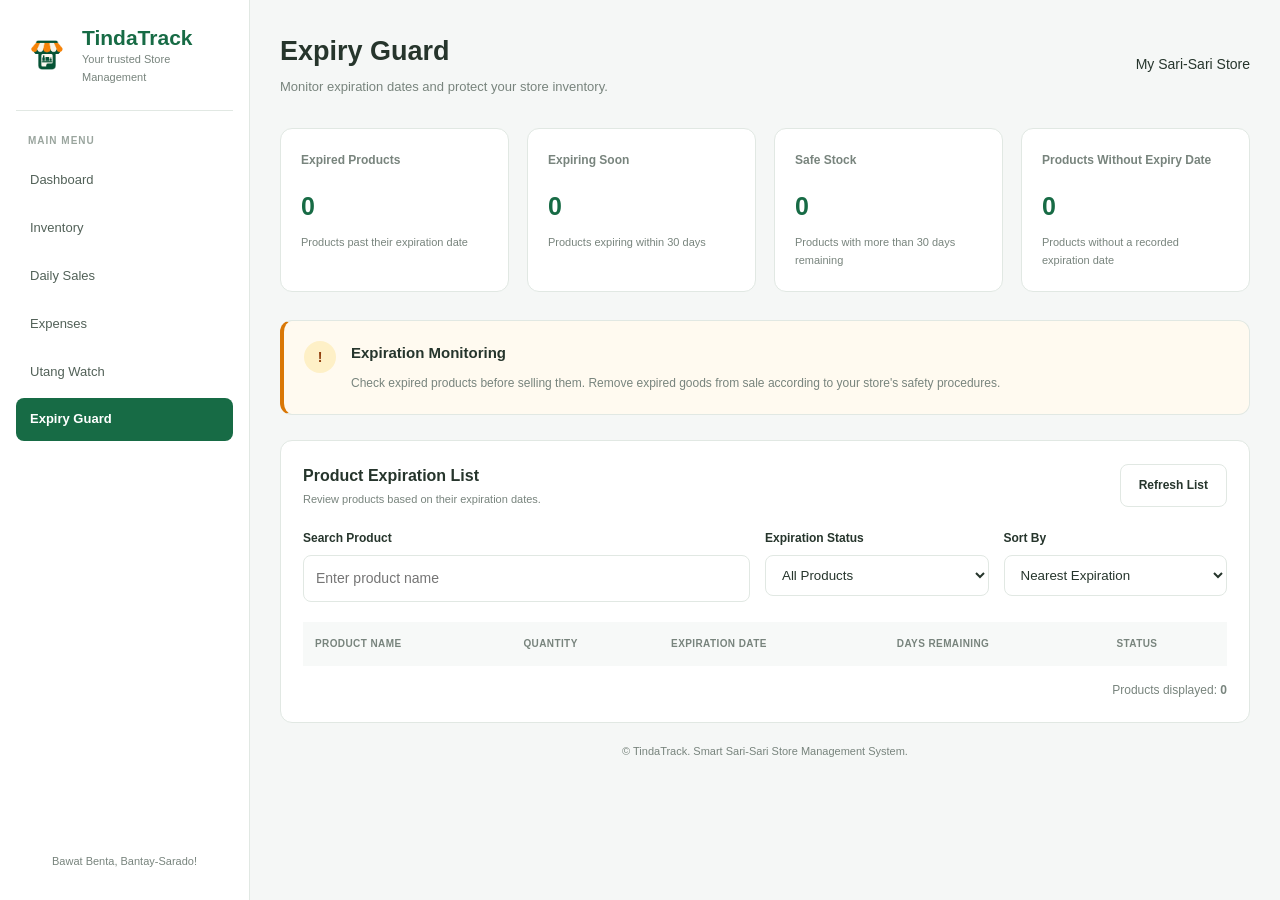
==== expiry.html @ ebcc04a1 "Add files via upload" ====
<!DOCTYPE html>
<html lang="en">

<head>
    <meta charset="UTF-8">
    <meta name="viewport" content="width=device-width, initial-scale=1.0">

    <title>Expiry Guard | TindaTrack</title>

    <!-- Connect to the existing CSS -->
    <link rel="stylesheet" href="styles.css">
</head>

<body>

    <div class="app-container">

        <!-- SIDEBAR -->
        <aside class="sidebar">

            <!-- LOGO SECTION -->
            <div class="logo-container">

                <div class="logo-placeholder">

                    <!-- INSERT YOUR LOGO HERE -->
                    <!-- Save your logo as images/logo.png -->

                    <img
                        src="TT logo.png"
                        alt="TindaTrack Logo"
                        class="store-logo"
                        width="46"
                        height="46"
                    >

                </div>

                <div class="brand">
                    <h2>TindaTrack</h2>
                    <p>Your trusted Store Management</p>
                </div>

            </div>

            <!-- NAVIGATION -->
            <nav class="navigation">

                <p class="nav-heading">MAIN MENU</p>

                <a href="index.html" class="nav-link">
                    Dashboard
                </a>

                <a href="inventory.html" class="nav-link">
                    Inventory
                </a>

                <a href="sales.html" class="nav-link">
                    Daily Sales
                </a>

                <a href="expenses.html" class="nav-link">
                    Expenses
                </a>

                <a href="utang.html" class="nav-link">
                    Utang Watch
                </a>

                <a href="expiry.html" class="nav-link active">
                    Expiry Guard
                </a>
            </nav>

            <div class="sidebar-footer">
                <p>Bawat Benta, Bantay-Sarado!</p>
            </div>

        </aside>


        <!-- MAIN CONTENT -->
        <main class="main-content">

            <!-- PAGE HEADER -->
            <header class="top-header">

                <div class="header-title">

                    <h1>Expiry Guard</h1>

                    <p>
                        Monitor expiration dates and protect your store inventory.
                    </p>

                </div>

                <div class="header-actions">

                    <span id="current-date"></span>

<!-- Store Name Display -->
<div class="store-owner">
    <span class="owner-label">My Sari-Sari Store</span>
</div>
                </div>

            </header>


            <!-- EXPIRATION SUMMARY -->
            <section class="summary-grid">

                <article class="summary-card">

                    <div class="card-heading">
                        <h3>Expired Products</h3>
                    </div>

                    <p class="summary-value" id="expired-count">
                        0
                    </p>

                    <p class="card-description">
                        Products past their expiration date
                    </p>

                </article>


                <article class="summary-card">

                    <div class="card-heading">
                        <h3>Expiring Soon</h3>
                    </div>

                    <p class="summary-value" id="expiring-soon-count">
                        0
                    </p>

                    <p class="card-description">
                        Products expiring within 30 days
                    </p>

                </article>


                <article class="summary-card">

                    <div class="card-heading">
                        <h3>Safe Stock</h3>
                    </div>

                    <p class="summary-value" id="safe-stock-count">
                        0
                    </p>

                    <p class="card-description">
                        Products with more than 30 days remaining
                    </p>

                </article>


                <article class="summary-card">

                    <div class="card-heading">
                        <h3>Products Without Expiry Date</h3>
                    </div>

                    <p class="summary-value" id="no-expiry-count">
                        0
                    </p>

                    <p class="card-description">
                        Products without a recorded expiration date
                    </p>

                </article>

            </section>


            <!-- EXPIRATION NOTICE -->
            <section class="content-card expiry-notice">

                <div class="expiry-notice-icon">
                    !
                </div>

                <div>

                    <h3>Expiration Monitoring</h3>

                    <p>
                        Check expired products before selling them. Remove expired
                        goods from sale according to your store's safety procedures.
                    </p>

                </div>

            </section>


            <!-- EXPIRY INVENTORY -->
            <section class="content-card">

                <div class="section-header">

                    <div>

                        <h2>Product Expiration List</h2>

                        <p>
                            Review products based on their expiration dates.
                        </p>

                    </div>

                    <button
                        type="button"
                        class="secondary-button"
                        id="refresh-expiry">

                        Refresh List

                    </button>

                </div>


                <!-- SEARCH AND FILTER -->
                <div class="sales-toolbar">

                    <div class="form-group">

                        <label for="search-expiry">
                            Search Product
                        </label>

                        <input
                            type="search"
                            id="search-expiry"
                            placeholder="Enter product name">

                    </div>


                    <div class="form-group">

                        <label for="filter-expiry-status">
                            Expiration Status
                        </label>

                        <select id="filter-expiry-status">

                            <option value="all">
                                All Products
                            </option>

                            <option value="expired">
                                Expired
                            </option>

                            <option value="soon">
                                Expiring Soon
                            </option>

                            <option value="safe">
                                Safe Stock
                            </option>

                            <option value="none">
                                No Expiration Date
                            </option>

                        </select>

                    </div>


                    <div class="form-group">

                        <label for="expiry-sort">
                            Sort By
                        </label>

                        <select id="expiry-sort">

                            <option value="nearest">
                                Nearest Expiration
                            </option>

                            <option value="name">
                                Product Name
                            </option>

                            <option value="quantity">
                                Highest Quantity
                            </option>

                        </select>

                    </div>

                </div>


                <!-- EXPIRATION TABLE -->
                <div class="table-container">

                    <table class="sales-table expiry-table">

                        <thead>

                            <tr>
                                <th>Product Name</th>
                                <th>Quantity</th>
                                <th>Expiration Date</th>
                                <th>Days Remaining</th>
                                <th>Status</th>
                            </tr>

                        </thead>

                        <tbody id="expiry-table-body">
                            <!-- JavaScript inserts inventory records here -->
                        </tbody>

                    </table>

                </div>


                <!-- EMPTY STATE -->
                <div
                    id="empty-expiry"
                    class="empty-state"
                    hidden>

                    <h3>No Products Found</h3>

                    <p>
                        Try changing your search or expiration filters.
                    </p>

                </div>


                <div class="inventory-table-footer">

                    <p>
                        Products displayed:
                        <strong id="displayed-expiry">0</strong>
                    </p>

                </div>

            </section>


            <!-- FOOTER -->
            <footer class="main-footer">

                <p>
                    &copy;
                    <span id="current-year"></span>
                    TindaTrack. Smart Sari-Sari Store Management System.
                </p>

            </footer>

        </main>

    </div>


    <!-- EXPIRY GUARD JAVASCRIPT -->
    <script src="js/expiry.js"></script>

</body>

</html>
---- styles.css ----
/* =========================================
   TINDATRACK
   Smart Sari-Sari Store Management System
   Main Stylesheet
========================================= */


/* =========================================
   1. GENERAL SETTINGS
========================================= */

* {
    margin: 0;
    padding: 0;
    box-sizing: border-box;
}

:root {
    --primary-color: #176b45;
    --primary-dark: #104c32;
    --primary-light: #e8f5ed;

    --background-color: #f5f7f6;
    --white-color: #ffffff;

    --text-color: #26352c;
    --muted-color: #78847d;

    --border-color: #e1e8e3;

    --success-color: #208454;
    --warning-color: #d99518;
    --danger-color: #d94343;

    --sidebar-width: 250px;
}

html {
    min-height: 100%;
}

body {
    min-height: 100vh;
    font-family: Arial, Helvetica, sans-serif;
    font-size: 14px;
    line-height: 1.6;

    background-color: var(--background-color);
    color: var(--text-color);
}

a {
    color: inherit;
    text-decoration: none;
}

button,
input {
    font: inherit;
}

button {
    cursor: pointer;
}


/* =========================================
   2. MAIN APPLICATION LAYOUT

   Keeps the sidebar on the left and
   dashboard content on the right.
========================================= */

.app-container {
    display: flex;
    align-items: flex-start;

    width: 100%;
    min-height: 100vh;
}


/* =========================================
   3. LEFT SIDEBAR
========================================= */

.sidebar {
    position: fixed;
    top: 0;
    left: 0;
    bottom: 0;

    width: var(--sidebar-width);
    padding: 24px 16px;

    display: flex;
    flex-direction: column;

    background-color: var(--white-color);
    border-right: 1px solid var(--border-color);

    overflow-y: auto;
    z-index: 100;
}


/* =========================================
   4. LOGO AND BRAND NAME
========================================= */

.logo-container {
    display: flex;
    align-items: center;
    gap: 12px;

    padding: 0 8px 24px;

    border-bottom: 1px solid var(--border-color);

    flex-shrink: 0;
}


/* Logo Image Container */

.logo-placeholder {
    width: 46px;
    height: 46px;

    display: flex;
    align-items: center;
    justify-content: center;

    background-color: var(--white-color);
    border-radius: 10px;

    overflow: hidden;
    flex-shrink: 0;
}


/* Your Uploaded Logo */

.store-logo {
    width: 100%;
    height: 100%;

    object-fit: contain;
    display: block;
}


/* Brand Name */

.brand {
    min-width: 0;
}

.brand h2 {
    color: var(--primary-color);

    font-size: 21px;
    font-weight: bold;
    line-height: 1.3;
}

.brand p {
    color: var(--muted-color);
    font-size: 11px;
}


/* =========================================
   5. SIDEBAR NAVIGATION

   Navigation appears directly below the logo.
========================================= */

.navigation {
    display: block;
    width: 100%;

    margin-top: 22px;

    flex-shrink: 0;
}


/* Navigation Category Headings */

.nav-heading {
    margin: 20px 12px 10px;

    color: #9aa59e;

    font-size: 10px;
    font-weight: bold;
    letter-spacing: 1px;
}

.nav-heading:first-child {
    margin-top: 0;
}


/* Navigation Links */

.nav-link {
    display: block;
    width: 100%;

    padding: 11px 14px;
    margin-bottom: 5px;

    border-radius: 8px;

    color: #526158;

    font-size: 13px;
    font-weight: 500;

    transition:
        background-color 0.2s ease,
        color 0.2s ease;
}


/* Hover Effect */

.nav-link:hover {
    background-color: var(--primary-light);
    color: var(--primary-color);
}


/* Active Navigation Link */

.nav-link.active {
    background-color: var(--primary-color);
    color: var(--white-color);

    font-weight: bold;
}


/* =========================================
   6. SIDEBAR FOOTER
========================================= */

.sidebar-footer {
    margin-top: auto;
    padding: 25px 8px 5px;

    color: var(--muted-color);

    font-size: 11px;
    text-align: center;
}


/* =========================================
   7. MAIN DASHBOARD CONTENT

   Prevents the dashboard from appearing
   underneath or behind the sidebar.
========================================= */

.main-content {
    display: block;

    width: calc(100% - var(--sidebar-width));
    min-width: 0;

    margin-left: var(--sidebar-width);
    padding: 30px;

    align-self: flex-start;
}


/* =========================================
   8. TOP HEADER
========================================= */

.top-header {
    display: flex;
    align-items: center;
    justify-content: space-between;

    gap: 20px;
    flex-wrap: wrap;

    width: 100%;
    margin-bottom: 30px;
}


/* Dashboard Heading */

.header-title h1 {
    color: var(--text-color);

    font-size: 27px;
    font-weight: bold;
}

.header-title p {
    margin-top: 4px;

    color: var(--muted-color);
    font-size: 13px;
}


/* Header Right Side */

.header-actions {
    display: flex;
    align-items: center;
    justify-content: flex-end;

    gap: 16px;
    flex-wrap: wrap;
}


/* Current Date */

#current-date {
    color: var(--muted-color);
    font-size: 12px;
}


/* Store Owner Button */

.profile-button {
    padding: 10px 16px;

    background-color: var(--white-color);
    border: 1px solid var(--border-color);
    border-radius: 8px;

    color: var(--text-color);
    font-size: 12px;
    font-weight: bold;

    transition: 0.2s ease;
}

.profile-button:hover {
    border-color: var(--primary-color);
    color: var(--primary-color);
}


/* =========================================
   9. WELCOME SECTION
========================================= */

.welcome-section {
    display: flex;
    align-items: center;
    justify-content: space-between;

    gap: 20px;
    flex-wrap: wrap;

    margin-bottom: 25px;
}

.welcome-section h2 {
    margin-bottom: 3px;

    font-size: 19px;
}

.welcome-section p {
    color: var(--muted-color);
    font-size: 12px;
}


/* Record Sale Button */

.primary-button {
    display: inline-block;

    padding: 11px 18px;

    background-color: var(--primary-color);
    color: var(--white-color);

    border: none;
    border-radius: 8px;

    font-size: 12px;
    font-weight: bold;

    transition: background-color 0.2s ease;
}

.primary-button:hover {
    background-color: var(--primary-dark);
}


/* =========================================
   10. SUMMARY CARDS
========================================= */

.summary-grid {
    display: grid;

    grid-template-columns: repeat(4, minmax(0, 1fr));

    gap: 18px;

    width: 100%;
    margin-bottom: 28px;
}


/* Individual Summary Card */

.summary-card {
    min-width: 0;

    padding: 22px 20px;

    background-color: var(--white-color);

    border: 1px solid var(--border-color);
    border-radius: 12px;

    transition:
        transform 0.2s ease,
        box-shadow 0.2s ease;
}


/* Card Hover */

.summary-card:hover {
    transform: translateY(-3px);

    box-shadow: 0 6px 20px rgba(0, 0, 0, 0.04);
}


/* Card Heading */

.card-heading {
    margin-bottom: 16px;
}

.card-heading h3 {
    color: var(--muted-color);

    font-size: 12px;
    font-weight: 600;
}


/* Card Amount */

.summary-value {
    margin-bottom: 8px;

    color: var(--primary-color);

    font-size: 25px;
    font-weight: bold;

    overflow-wrap: anywhere;
}


/* Card Description */

.card-description {
    color: var(--muted-color);
    font-size: 11px;
}


/* =========================================
   11. INVENTORY AND SALES LAYOUT
========================================= */

.dashboard-grid {
    display: grid;

    grid-template-columns:
        minmax(0, 1.5fr)
        minmax(0, 1fr);

    gap: 22px;

    width: 100%;
    margin-bottom: 25px;
}


/* =========================================
   12. CONTENT CARDS
========================================= */

.content-card {
    min-width: 0;
    padding: 22px;

    background-color: var(--white-color);

    border: 1px solid var(--border-color);
    border-radius: 12px;
}


/* Section Header */

.section-header {
    display: flex;
    align-items: center;
    justify-content: space-between;

    gap: 15px;
    flex-wrap: wrap;

    margin-bottom: 20px;
}

.section-header h2 {
    margin-bottom: 3px;

    font-size: 16px;
}

.section-header p {
    color: var(--muted-color);
    font-size: 11px;
}


/* View Links */

.text-link {
    color: var(--primary-color);

    font-size: 12px;
    font-weight: bold;

    white-space: nowrap;
}

.text-link:hover {
    color: var(--primary-dark);
    text-decoration: underline;
}


/* =========================================
   13. INVENTORY SEARCH
========================================= */

.search-container {
    width: 100%;
    margin-bottom: 18px;
}

.search-container input {
    width: 100%;
    padding: 11px 14px;

    background-color: #fafcfb;

    border: 1px solid var(--border-color);
    border-radius: 8px;

    outline: none;

    transition: border-color 0.2s ease;
}

.search-container input:focus {
    border-color: var(--primary-color);
}

.search-container input::placeholder {
    color: #9aa59e;
    font-size: 12px;
}


/* =========================================
   14. TABLES
========================================= */

.table-container {
    width: 100%;
    overflow-x: auto;
}

table {
    width: 100%;

    border-collapse: collapse;
    text-align: left;
}


/* Table Header */

thead {
    background-color: #f7f9f8;
}

th {
    padding: 12px 10px;

    color: var(--muted-color);

    font-size: 10px;
    font-weight: bold;

    text-transform: uppercase;
    letter-spacing: 0.4px;

    white-space: nowrap;
}


/* Table Body */

td {
    padding: 14px 10px;

    border-bottom: 1px solid #edf1ee;

    color: var(--text-color);
    font-size: 12px;
}

tbody tr:last-child td {
    border-bottom: none;
}

tbody tr:hover {
    background-color: #fafcfb;
}


/* Empty Table Message */

td[colspan] {
    padding: 30px 10px;

    color: var(--muted-color);
    text-align: center;
}


/* =========================================
   15. PRODUCT STATUS LABELS
========================================= */

.status {
    display: inline-block;

    padding: 5px 9px;

    border-radius: 20px;

    font-size: 10px;
    font-weight: bold;
}

.status-in-stock {
    background-color: #e6f6ec;
    color: #208454;
}

.status-low-stock {
    background-color: #fff3d9;
    color: #a76a00;
}

.status-out-of-stock {
    background-color: #fde8e8;
    color: #c52d2d;
}

.status-expiring {
    background-color: #fff3d9;
    color: #a76a00;
}


/* =========================================
   16. STORE ALERTS
========================================= */

.alerts-section {
    width: 100%;
    margin-bottom: 25px;
}


/* Alert List */

.alert-list {
    display: flex;
    flex-direction: column;

    gap: 12px;
}


/* Individual Alert */

.alert-item {
    padding: 15px;

    background-color: #fafcfb;

    border: 1px solid var(--border-color);
    border-radius: 8px;
}

.alert-item h4 {
    margin-bottom: 4px;

    font-size: 12px;
}

.alert-item p {
    color: var(--muted-color);
    font-size: 11px;
}


/* =========================================
   17. FOOTER
========================================= */

.main-footer {
    width: 100%;
    padding: 20px 0 5px;

    color: var(--muted-color);

    font-size: 11px;
    text-align: center;
}


/* =========================================
   18. TABLET RESPONSIVE DESIGN
========================================= */

@media screen and (max-width: 1100px) {

    .summary-grid {
        grid-template-columns: repeat(2, minmax(0, 1fr));
    }

    .dashboard-grid {
        grid-template-columns: 1fr;
    }

    .main-content {
        padding: 24px;
    }

}


/* =========================================
   19. SMALL LAPTOPS AND TABLETS
========================================= */

@media screen and (max-width: 768px) {

    :root {
        --sidebar-width: 200px;
    }

    .sidebar {
        padding: 20px 12px;
    }

    .main-content {
        padding: 20px;
    }

    .header-title h1 {
        font-size: 23px;
    }

    .summary-value {
        font-size: 21px;
    }

    .logo-container {
        gap: 8px;
        padding-left: 4px;
        padding-right: 4px;
    }

    .brand h2 {
        font-size: 18px;
    }

}


/* =========================================
   20. MOBILE RESPONSIVE DESIGN
========================================= */

@media screen and (max-width: 560px) {

    .app-container {
        display: flex;
        flex-direction: column;
        align-items: stretch;
    }

    .sidebar {
        position: relative;
        top: auto;
        left: auto;
        bottom: auto;

        width: 100%;
        min-width: 0;

        padding: 16px;

        border-right: none;
        border-bottom: 1px solid var(--border-color);

        overflow: visible;
    }

    .logo-container {
        padding-bottom: 15px;
    }

    .navigation {
        margin-top: 15px;
    }

    .nav-heading {
        margin-top: 12px;
    }

    .nav-link {
        padding: 10px 12px;
    }

    .sidebar-footer {
        margin-top: 20px;
        padding-top: 15px;
    }

    .main-content {
        width: 100%;
        min-width: 0;

        margin-left: 0;
        padding: 18px 14px;
    }

    .top-header {
        align-items: flex-start;
        flex-direction: column;
    }

    .header-actions {
        width: 100%;
        justify-content: space-between;
    }

    .summary-grid {
        grid-template-columns: 1fr;
        gap: 12px;
    }

    .summary-card {
        padding: 18px;
    }

    .dashboard-grid {
        grid-template-columns: minmax(0, 1fr);
        gap: 16px;
    }

    .content-card {
        padding: 16px;
    }

    .welcome-section {
        align-items: flex-start;
        flex-direction: column;
    }

    .primary-button {
        width: 100%;
        text-align: center;
    }

}

/* FIX: Keep the logo from expanding across the page */

.sidebar {
    width: 250px;
    min-width: 250px;
    max-width: 250px;
    height: 100vh;
    overflow-x: hidden;
}

.logo-container {
    width: 100%;
    min-width: 0;
}

.logo-placeholder {
    width: 46px;
    height: 46px;
    min-width: 46px;
    max-width: 46px;
    overflow: hidden;
    flex-shrink: 0;
}

.logo-placeholder img,
.store-logo {
    display: block;
    width: 46px !important;
    height: 46px !important;
    max-width: 46px !important;
    max-height: 46px !important;
    object-fit: contain;
}

.main-content {
    width: calc(100% - 250px);
    min-width: 0;
    margin-left: 250px;
    padding: 30px;
    overflow-x: hidden;
}

.app-container {
    display: flex;
    align-items: flex-start;
    width: 100%;
    min-width: 0;
}

/* =========================================
   INVENTORY PAGE STYLES
========================================= */

/* Inventory Form Card */

.inventory-form-card {
    margin-bottom: 25px;
}


/* Product Form Layout */

.inventory-form-grid {
    display: grid;
    grid-template-columns: repeat(3, minmax(0, 1fr));
    gap: 20px;
}


/* Form Groups */

.form-group {
    display: flex;
    flex-direction: column;
    min-width: 0;
}

.form-group label,
.inventory-search label,
.inventory-filter label {
    margin-bottom: 7px;
    color: var(--text-color);
    font-size: 12px;
    font-weight: bold;
}

.form-group input,
.inventory-search input,
.inventory-filter select {
    width: 100%;
    min-width: 0;
    padding: 11px 12px;

    background-color: #ffffff;
    border: 1px solid var(--border-color);
    border-radius: 8px;

    color: var(--text-color);
    outline: none;
}

.form-group input:focus,
.inventory-search input:focus,
.inventory-filter select:focus {
    border-color: var(--primary-color);
}

.form-group small {
    margin-top: 5px;
    color: var(--muted-color);
    font-size: 10px;
}


/* Form Buttons */

.form-actions {
    display: flex;
    flex-wrap: wrap;
    gap: 10px;
    margin-top: 25px;
}

.secondary-button {
    padding: 11px 18px;

    background-color: #ffffff;
    border: 1px solid var(--border-color);
    border-radius: 8px;

    color: var(--text-color);
    font-size: 12px;
    font-weight: bold;
}

.secondary-button:hover {
    background-color: #f0f4f1;
}


/* Inventory List */

.inventory-list-card {
    margin-bottom: 25px;
}


/* Search and Filter Toolbar */

.inventory-toolbar {
    display: grid;
    grid-template-columns: minmax(0, 2fr) minmax(180px, 1fr);
    gap: 15px;
    margin-bottom: 20px;
}

.inventory-search,
.inventory-filter {
    display: flex;
    flex-direction: column;
    min-width: 0;
}


/* Inventory Table */

.inventory-table {
    min-width: 1000px;
}

.inventory-table th,
.inventory-table td {
    padding: 13px 12px;
    white-space: nowrap;
}

.inventory-table td:first-child {
    font-weight: 600;
}


/* Action Buttons */

.action-buttons {
    display: flex;
    align-items: center;
    gap: 7px;
}

.action-button {
    padding: 6px 9px;

    border: 1px solid var(--border-color);
    border-radius: 6px;

    background-color: #ffffff;
    color: var(--text-color);

    font-size: 11px;
}

.action-button:hover {
    background-color: var(--primary-light);
    color: var(--primary-color);
}

.delete-button:hover {
    background-color: #fde8e8;
    color: #c52d2d;
}


/* Stock Status */

.stock-status {
    display: inline-block;
    padding: 5px 9px;
    border-radius: 20px;
    font-size: 10px;
    font-weight: bold;
}

.stock-status.in-stock {
    background-color: #e6f6ec;
    color: #208454;
}

.stock-status.low-stock {
    background-color: #fff3d9;
    color: #a76a00;
}

.stock-status.out-of-stock {
    background-color: #fde8e8;
    color: #c52d2d;
}


/* Expiration Date Indicators */

.expiration-warning {
    color: #a76a00;
    font-weight: bold;
}

.expiration-danger {
    color: #c52d2d;
    font-weight: bold;
}


/* Empty Inventory Message */

.empty-state {
    padding: 35px 15px;
    text-align: center;
}

.empty-state h3 {
    margin-bottom: 8px;
    font-size: 16px;
}

.empty-state p {
    color: var(--muted-color);
    font-size: 12px;
}


/* Inventory Table Footer */

.inventory-table-footer {
    display: flex;
    justify-content: flex-end;
    padding-top: 15px;
    color: var(--muted-color);
    font-size: 12px;
}


/* Inventory Notes */

.inventory-notes {
    margin-bottom: 25px;
}

.inventory-notes h2 {
    margin-bottom: 12px;
    font-size: 16px;
}

.inventory-notes ul {
    padding-left: 20px;
}

.inventory-notes li {
    margin-bottom: 8px;
    color: var(--muted-color);
    font-size: 12px;
}


/* Hide elements when requested by JavaScript */

[hidden] {
    display: none !important;
}


/* =========================================
   INVENTORY RESPONSIVE DESIGN
========================================= */

@media screen and (max-width: 1000px) {

    .inventory-form-grid {
        grid-template-columns: repeat(2, minmax(0, 1fr));
    }

}


@media screen and (max-width: 600px) {

    .inventory-form-grid {
        grid-template-columns: 1fr;
    }

    .inventory-toolbar {
        grid-template-columns: 1fr;
    }

    .form-actions {
        flex-direction: column;
    }

    .form-actions button {
        width: 100%;
    }

}

/* =========================================
   DAILY SALES PAGE
========================================= */

.sales-form-card,
.sales-history-card {
    margin-bottom: 25px;
}

.sales-form-grid {
    display: grid;
    grid-template-columns: repeat(3, minmax(0, 1fr));
    gap: 20px;
}

.sales-form-grid select,
.sales-form-grid input,
.sales-notes textarea,
.sales-toolbar input,
.sales-toolbar select {
    width: 100%;
    min-width: 0;
    padding: 11px 12px;
    border: 1px solid var(--border-color);
    border-radius: 8px;
    background: #ffffff;
    color: var(--text-color);
    outline: none;
    box-sizing: border-box;
}

.sales-form-grid select:focus,
.sales-form-grid input:focus,
.sales-notes textarea:focus,
.sales-toolbar input:focus,
.sales-toolbar select:focus {
    border-color: var(--primary-color);
}

.sales-form-grid input[readonly] {
    background: #f1f5f2;
    font-weight: 600;
}

.payment-section {
    margin-top: 25px;
    padding: 20px;
    border: 1px solid var(--border-color);
    border-radius: 10px;
    background: #f8faf8;
}

.payment-section h3 {
    margin-bottom: 8px;
    font-size: 15px;
}

.payment-section > p {
    margin-bottom: 20px;
    color: var(--muted-color);
    font-size: 12px;
}

.sales-notes {
    margin-top: 20px;
}

.sales-notes textarea {
    resize: vertical;
}

.sales-toolbar {
    display: grid;
    grid-template-columns: 2fr 1fr 1fr;
    gap: 15px;
    margin-bottom: 20px;
}

.sales-toolbar .form-group {
    min-width: 0;
}

.sales-table {
    min-width: 1000px;
}

.sales-table th,
.sales-table td {
    padding: 13px 12px;
    white-space: nowrap;
}

.payment-status {
    display: inline-block;
    padding: 5px 9px;
    border-radius: 20px;
    font-size: 10px;
    font-weight: bold;
}

.payment-status.paid {
    background: #e6f6ec;
    color: #208454;
}

.payment-status.partial {
    background: #fff3d9;
    color: #a76a00;
}

.payment-status.utang {
    background: #fde8e8;
    color: #c52d2d;
}

.sales-action-button {
    padding: 6px 9px;
    border: 1px solid var(--border-color);
    border-radius: 6px;
    background: #ffffff;
    color: var(--text-color);
    font-size: 11px;
    cursor: pointer;
}

.sales-action-button:hover {
    background: #e6f6ec;
}

@media screen and (max-width: 1000px) {
    .sales-form-grid {
        grid-template-columns: repeat(2, minmax(0, 1fr));
    }

    .sales-toolbar {
        grid-template-columns: 1fr 1fr;
    }
}

@media screen and (max-width: 600px) {
    .sales-form-grid,
    .sales-toolbar {
        grid-template-columns: 1fr;
    }

    .payment-section {
        padding: 15px;
    }
}

/* =========================================
   EXPENSES PAGE
========================================= */

#expense-form {
    width: 100%;
}

#expense-form .form-group {
    min-width: 0;
}

#expense-form input,
#expense-form select,
#expense-form textarea {
    box-sizing: border-box;
    max-width: 100%;
}

#expense-form input:focus,
#expense-form select:focus,
#expense-form textarea:focus {
    border-color: var(--primary-color);
    outline: none;
}

#expense-form .form-actions {
    margin-top: 22px;
}

#expenses-table-body td {
    vertical-align: middle;
}

#expenses-table-body td:nth-child(6) {
    font-weight: 600;
    white-space: nowrap;
}

#expenses-table-body td:nth-child(7) {
    max-width: 220px;
    white-space: normal;
    overflow-wrap: anywhere;
}

@media screen and (max-width: 600px) {
    #expense-form .sales-form-grid {
        grid-template-columns: 1fr;
    }
}

/* =========================================
   UTANG WATCH PAGE
========================================= */

#utang-payment-form {
    width: 100%;
}

#utang-payment-form .form-group {
    min-width: 0;
}

#utang-payment-form input,
#utang-payment-form select {
    box-sizing: border-box;
    width: 100%;
    max-width: 100%;
}

#utang-payment-form input[readonly] {
    background: #f1f5f2;
    font-weight: 600;
}

#utang-payment-form input:focus,
#utang-payment-form select:focus {
    border-color: var(--primary-color);
    outline: none;
}

#utang-payment-form .form-actions {
    margin-top: 22px;
}

#utang-table-body td,
#utang-history-body td {
    vertical-align: middle;
}

#utang-table-body td:nth-child(6) {
    font-weight: 600;
}

#utang-history-body td:nth-child(4) {
    font-weight: 600;
    white-space: nowrap;
}

.utang-history-button {
    padding: 6px 10px;
    border: 1px solid var(--border-color);
    border-radius: 6px;
    background: #ffffff;
    color: var(--text-color);
    cursor: pointer;
    font-size: 11px;
}

.utang-history-button:hover {
    background: #e6f6ec;
}

@media screen and (max-width: 600px) {

    #utang-payment-form .sales-form-grid {
        grid-template-columns: 1fr;
    }

}

/* =========================================
   EXPIRY GUARD PAGE
========================================= */

.expiry-notice {
    display: flex;
    align-items: flex-start;
    gap: 15px;
    margin-bottom: 25px;
    padding: 20px;
    border-left: 4px solid #d97706;
    background: #fffaf0;
}

.expiry-notice-icon {
    display: flex;
    align-items: center;
    justify-content: center;
    flex-shrink: 0;
    width: 32px;
    height: 32px;
    border-radius: 50%;
    background: #fef0c7;
    color: #92400e;
    font-weight: bold;
}

.expiry-notice h3 {
    margin: 0 0 8px;
    font-size: 15px;
}

.expiry-notice p {
    margin: 0;
    color: var(--muted-color);
    font-size: 12px;
    line-height: 1.7;
}

.expiry-table {
    min-width: 750px;
}

.expiry-table th,
.expiry-table td {
    padding: 14px 12px;
}

.expiry-status {
    display: inline-block;
    padding: 5px 10px;
    border-radius: 20px;
    font-size: 11px;
    font-weight: 700;
    white-space: nowrap;
}

.expiry-status.expired {
    background: #fde8e8;
    color: #b42318;
}

.expiry-status.soon {
    background: #fff0d5;
    color: #a15c00;
}

.expiry-status.safe {
    background: #e6f6ec;
    color: #208454;
}

.expiry-status.none {
    background: #edf0f4;
    color: #526071;
}

.expiry-days-expired {
    color: #b42318;
    font-weight: 700;
}

.expiry-days-soon {
    color: #a15c00;
    font-weight: 700;
}

.expiry-days-safe {
    color: #208454;
    font-weight: 600;
}

@media screen and (max-width: 600px) {

    .expiry-notice {
        padding: 15px;
    }

    .expiry-notice p {
        font-size: 12px;
    }

}


/* =========================================
   FINAL MOBILE LAYOUT OVERRIDE
   Keep this section at the VERY BOTTOM
   ========================================= */

@media screen and (max-width: 560px) {

    html,
    body {
        width: 100%;
        max-width: 100%;
        min-width: 0;
        overflow-x: hidden;
    }

    .app-container {
        display: flex;
        flex-direction: column;
        align-items: stretch;
        width: 100%;
        min-width: 0;
    }

    /* Reset the fixed desktop sidebar */
    .sidebar {
        position: relative;
        top: auto;
        right: auto;
        bottom: auto;
        left: auto;

        width: 100%;
        min-width: 0;
        max-width: 100%;
        height: auto;
        min-height: 0;

        padding: 15px;
        overflow: visible;

        border-right: none;
        border-bottom: 1px solid var(--border-color);
    }

    /* Keep the logo compact */
    .logo-container {
        display: flex;
        align-items: center;
        width: 100%;
        min-width: 0;
        padding: 0 0 14px;
    }

    .logo-placeholder {
        flex-shrink: 0;
    }

    .store-logo,
    .logo-placeholder img {
        max-width: 46px !important;
        max-height: 46px !important;
        object-fit: contain;
    }

    /* Let the navigation wrap onto multiple rows */
    .navigation {
        display: flex;
        flex-wrap: wrap;
        align-items: center;
        gap: 6px;
        width: 100%;
        margin-top: 14px;
    }

    .nav-heading {
        width: 100%;
        margin: 8px 0 3px;
    }

    .nav-link {
        display: inline-flex;
        align-items: center;
        justify-content: center;

        width: auto;
        max-width: 100%;
        margin: 0;
        padding: 9px 11px;

        font-size: 12px;
        overflow-wrap: anywhere;
    }

    .sidebar-footer {
        display: none;
    }

    /* Remove the desktop sidebar offset */
    .main-content {
        display: block;
        width: 100%;
        min-width: 0;
        max-width: 100%;
        margin: 0;
        padding: 18px 14px;
        overflow-x: hidden;
    }

    .top-header {
        width: 100%;
        align-items: flex-start;
        flex-direction: column;
        gap: 12px;
    }

    .header-title {
        width: 100%;
        min-width: 0;
    }

    .header-title h1 {
        font-size: 24px;
        overflow-wrap: anywhere;
    }

    .header-actions {
        width: 100%;
        justify-content: space-between;
        gap: 10px;
    }

    /* Dashboard cards */
    .summary-grid {
        grid-template-columns: repeat(2, minmax(0, 1fr));
        gap: 10px;
    }

    .summary-card {
        min-width: 0;
        padding: 14px 11px;
    }

    .summary-value {
        font-size: 20px;
        overflow-wrap: anywhere;
    }

    .dashboard-grid {
        grid-template-columns: minmax(0, 1fr);
        gap: 14px;
    }

    .content-card {
        min-width: 0;
        padding: 14px;
    }

    /* Forms */
    .inventory-form-grid,
    .sales-form-grid,
    .sales-toolbar,
    .inventory-toolbar {
        grid-template-columns: minmax(0, 1fr);
        gap: 12px;
    }

    .form-group {
        min-width: 0;
    }

    .form-group input,
    .inventory-search input,
    .inventory-filter select,
    .sales-form-grid input,
    .sales-form-grid select,
    .sales-toolbar input,
    .sales-toolbar select {
        width: 100%;
        min-width: 0;
        max-width: 100%;
    }

    .form-actions {
        flex-direction: column;
    }

    .form-actions button {
        width: 100%;
    }

    .primary-button {
        max-width: 100%;
    }

    /* Wide tables scroll inside their own containers */
    .table-container {
        width: 100%;
        max-width: 100%;
        overflow-x: auto;
        -webkit-overflow-scrolling: touch;
    }

    .inventory-table {
        min-width: 1000px;
    }

    .sales-table {
        min-width: 1000px;
    }

    .expiry-table {
        min-width: 750px;
    }

    #expense-form input,
    #expense-form select,
    #expense-form textarea,
    #utang-payment-form input,
    #utang-payment-form select {
        width: 100%;
        max-width: 100%;
        box-sizing: border-box;
    }

    .main-footer {
        overflow-wrap: anywhere;
    }
}

/* Extra-small phones */
@media screen and (max-width: 360px) {

    .main-content {
        padding: 14px 10px;
    }

    .summary-grid {
        grid-template-columns: minmax(0, 1fr);
    }

    .header-actions {
        align-items: flex-start;
        flex-direction: column;
    }
}
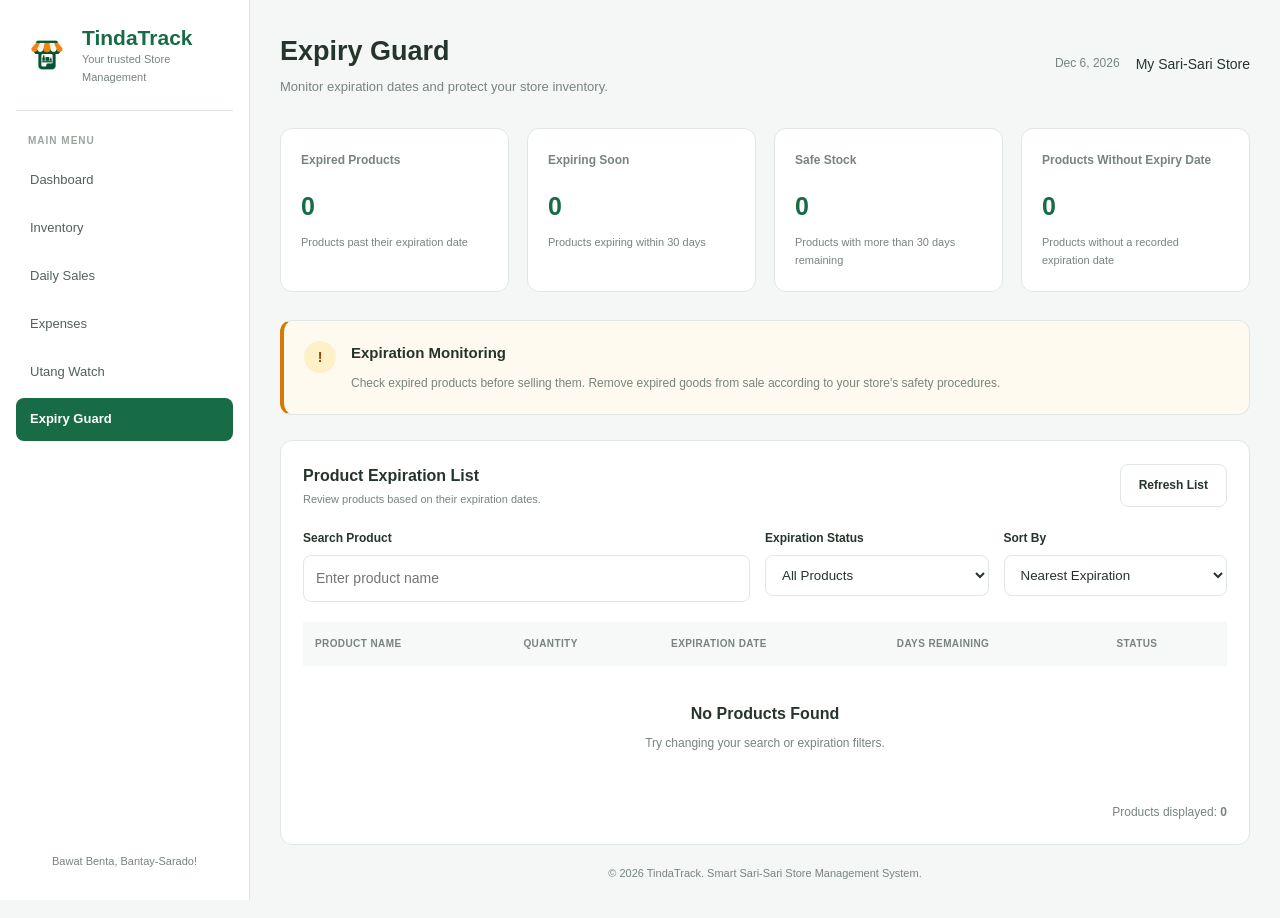
==== commit 6fc807e3: "Update expiry.html" ====
--- a/expiry.html
+++ b/expiry.html
@@ -377,8 +377,8 @@
 
 
     <!-- EXPIRY GUARD JAVASCRIPT -->
-    <script src="js/expiry.js"></script>
+    <script src="expiry.js"></script>
 
 </body>
 
-</html>+</html>
